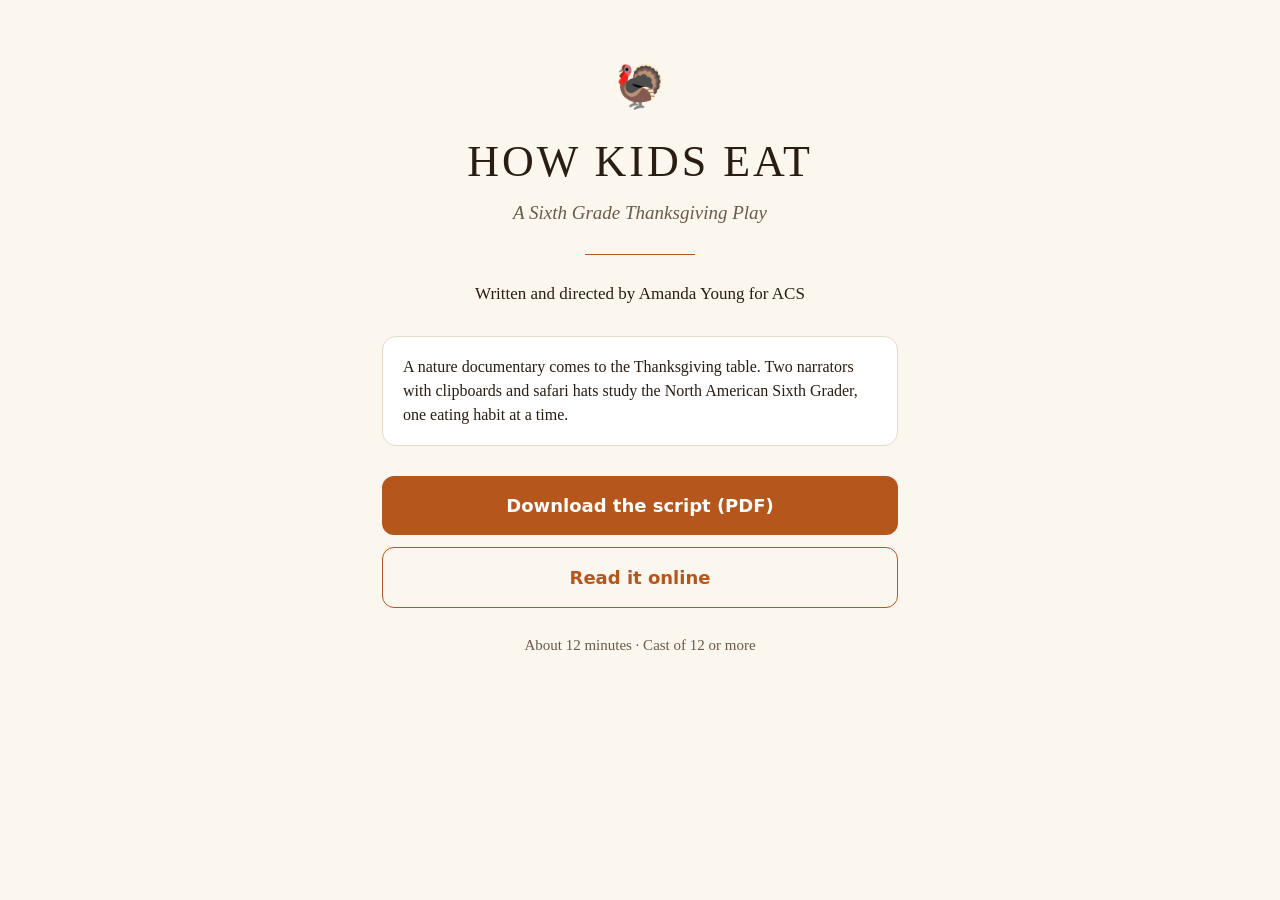
==== index.html @ 9c09ac60 "How Kids Eat play site" ====
<!doctype html>
<html lang="en">
<head>
<meta charset="utf-8">
<meta name="viewport" content="width=device-width, initial-scale=1">
<meta name="x-play-version" content="1.0">
<title>How Kids Eat, a sixth grade Thanksgiving play</title>
<meta property="og:title" content="How Kids Eat">
<meta property="og:description" content="A sixth grade Thanksgiving play. Written and directed by Amanda Young for ACS. Download the script.">
<style>
  :root { color-scheme: light dark; --bg:#fbf6ee; --ink:#2a1d12; --soft:#6b5a48; --accent:#b5561d; --card:#fff; --line:#e6d9c6; }
  @media (prefers-color-scheme: dark) { :root { --bg:#1b1510; --ink:#f3e9db; --soft:#bba892; --accent:#e58a4c; --card:#261d16; --line:#3a2e24; } }
  * { box-sizing: border-box; }
  body { margin:0; background:var(--bg); color:var(--ink); font-family:"Palatino","Palatino Linotype",Georgia,serif; line-height:1.5; }
  main { max-width:560px; margin:0 auto; padding:56px 22px 48px; text-align:center; }
  .leaf { font-size:42px; }
  h1 { font-size:44px; letter-spacing:3px; font-weight:normal; margin:10px 0 4px; }
  .sub { font-style:italic; font-size:19px; color:var(--soft); margin:0 0 26px; }
  .rule { width:110px; border-top:1px solid var(--accent); margin:0 auto 26px; }
  .credit { font-size:17px; margin:0 0 30px; }
  .blurb { text-align:left; background:var(--card); border:1px solid var(--line); border-radius:14px; padding:18px 20px; margin:0 0 30px; font-size:16px; }
  .btn { display:block; text-decoration:none; font-size:18px; padding:16px; border-radius:12px; margin:0 0 12px; font-family:-apple-system,system-ui,sans-serif; font-weight:600; }
  .primary { background:var(--accent); color:#fff; }
  .secondary { border:1.5px solid var(--accent); color:var(--accent); }
  .meta { color:var(--soft); font-size:15px; margin-top:26px; }
</style>
</head>
<body>
<main>
  <div class="leaf">🦃</div>
  <h1>HOW KIDS EAT</h1>
  <p class="sub">A Sixth Grade Thanksgiving Play</p>
  <div class="rule"></div>
  <p class="credit">Written and directed by Amanda Young for ACS</p>
  <div class="blurb">
    A nature documentary comes to the Thanksgiving table. Two narrators with clipboards and safari hats study the North American Sixth Grader, one eating habit at a time.
  </div>
  <a class="btn primary" href="How-Kids-Eat.pdf" download="How Kids Eat.pdf">Download the script (PDF)</a>
  <a class="btn secondary" href="script.html">Read it online</a>
  <p class="meta">About 12 minutes · Cast of 12 or more</p>
</main>
</body>
</html>
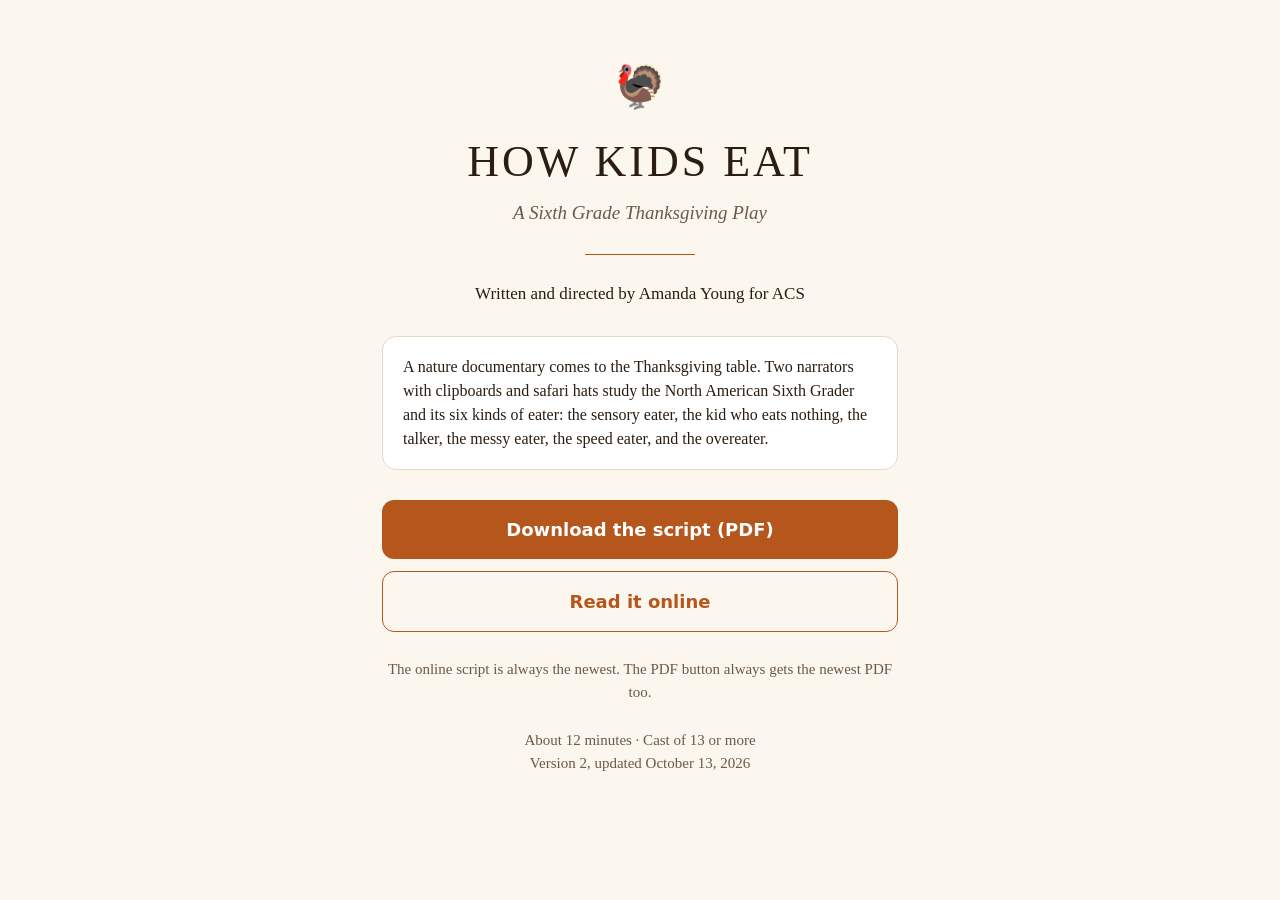
==== commit e1b840bb: "Version 2: six eaters, notes for Andrew and Amanda, PDF built from the web script" ====
--- a/index.html
+++ b/index.html
@@ -3,7 +3,7 @@
 <head>
 <meta charset="utf-8">
 <meta name="viewport" content="width=device-width, initial-scale=1">
-<meta name="x-play-version" content="1.0">
+<meta name="x-play-version" content="2.0">
 <title>How Kids Eat, a sixth grade Thanksgiving play</title>
 <meta property="og:title" content="How Kids Eat">
 <meta property="og:description" content="A sixth grade Thanksgiving play. Written and directed by Amanda Young for ACS. Download the script.">
@@ -33,11 +33,12 @@
   <div class="rule"></div>
   <p class="credit">Written and directed by Amanda Young for ACS</p>
   <div class="blurb">
-    A nature documentary comes to the Thanksgiving table. Two narrators with clipboards and safari hats study the North American Sixth Grader, one eating habit at a time.
+    A nature documentary comes to the Thanksgiving table. Two narrators with clipboards and safari hats study the North American Sixth Grader and its six kinds of eater: the sensory eater, the kid who eats nothing, the talker, the messy eater, the speed eater, and the overeater.
   </div>
-  <a class="btn primary" href="How-Kids-Eat.pdf" download="How Kids Eat.pdf">Download the script (PDF)</a>
-  <a class="btn secondary" href="script.html">Read it online</a>
-  <p class="meta">About 12 minutes · Cast of 12 or more</p>
+  <a class="btn primary" href="How-Kids-Eat.pdf?v=2" download="How Kids Eat.pdf">Download the script (PDF)</a>
+  <a class="btn secondary" href="play.html">Read it online</a>
+  <p class="meta">The online script is always the newest. The PDF button always gets the newest PDF too.</p>
+  <p class="meta">About 12 minutes · Cast of 13 or more<br><span id="ver">Version 2, updated October 13, 2026</span></p>
 </main>
 </body>
 </html>
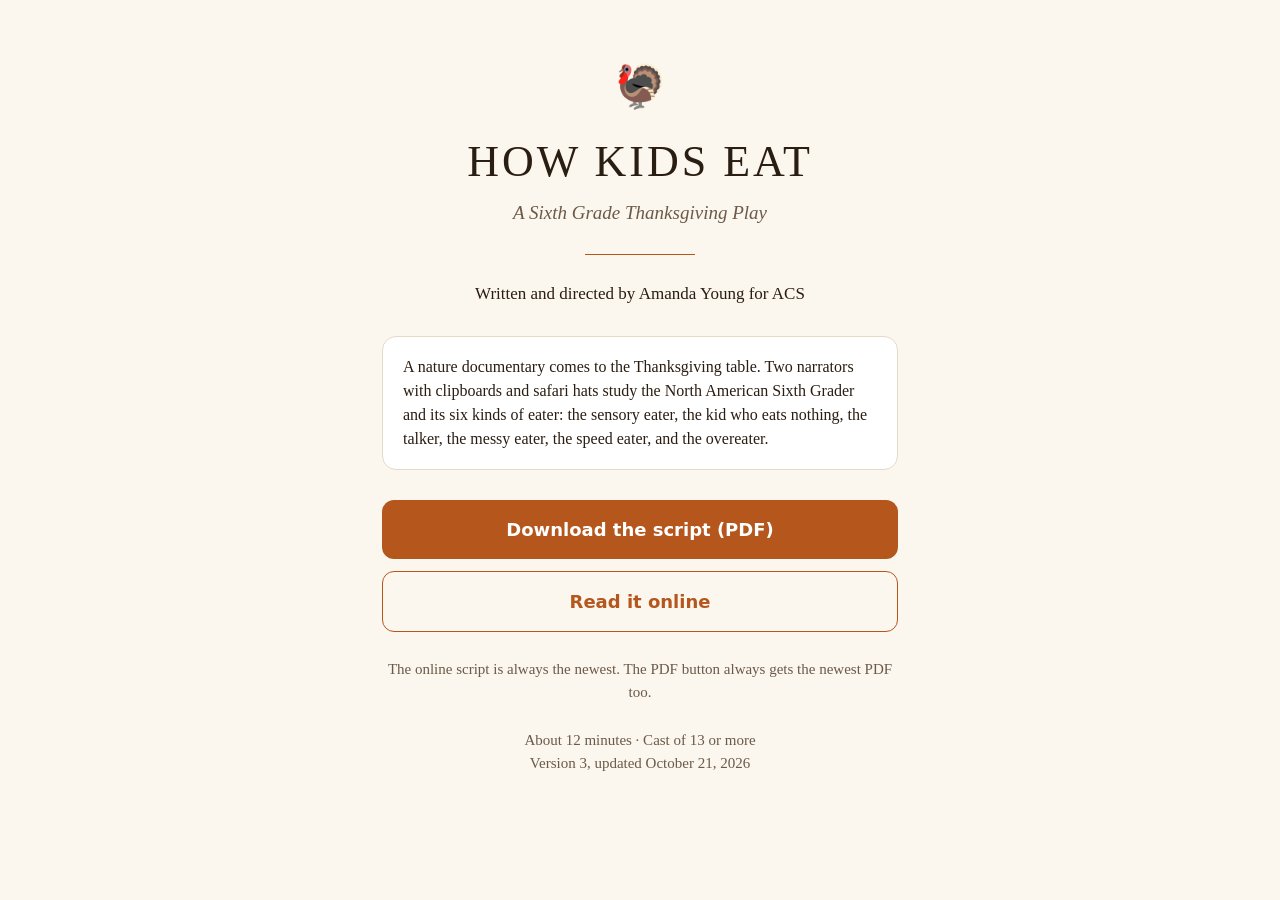
==== commit 161d10e8: "Version 3: short skit, cast of 7 (one narrator, Mom, five eaters)" ====
--- a/index.html
+++ b/index.html
@@ -35,10 +35,10 @@
   <div class="blurb">
     A nature documentary comes to the Thanksgiving table. Two narrators with clipboards and safari hats study the North American Sixth Grader and its six kinds of eater: the sensory eater, the kid who eats nothing, the talker, the messy eater, the speed eater, and the overeater.
   </div>
-  <a class="btn primary" href="How-Kids-Eat.pdf?v=2" download="How Kids Eat.pdf">Download the script (PDF)</a>
+  <a class="btn primary" href="How-Kids-Eat.pdf?v=3" download="How Kids Eat.pdf">Download the script (PDF)</a>
   <a class="btn secondary" href="play.html">Read it online</a>
   <p class="meta">The online script is always the newest. The PDF button always gets the newest PDF too.</p>
-  <p class="meta">About 12 minutes · Cast of 13 or more<br><span id="ver">Version 2, updated October 13, 2026</span></p>
+  <p class="meta">About 12 minutes · Cast of 13 or more<br><span id="ver">Version 3, updated October 21, 2026</span></p>
 </main>
 </body>
 </html>
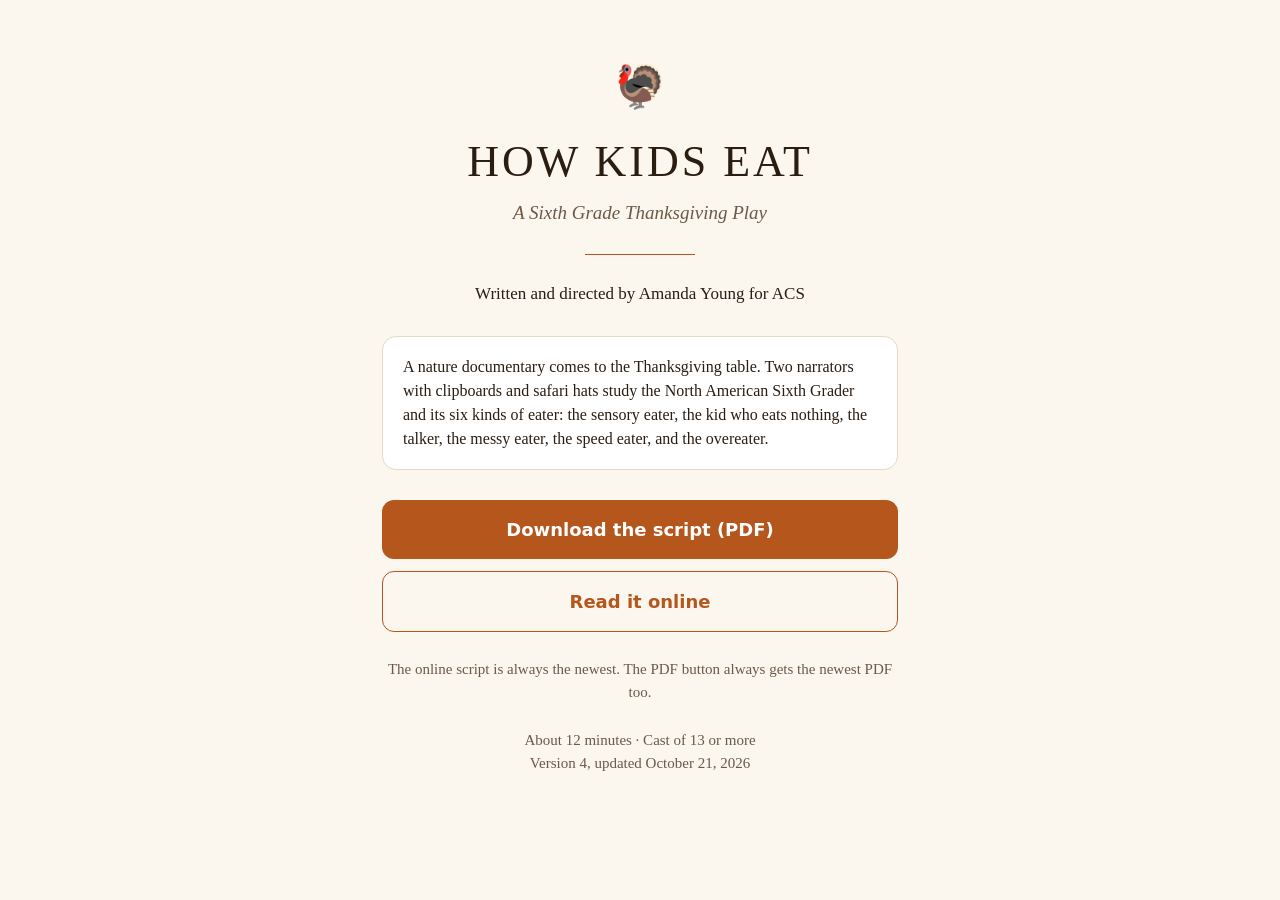
==== commit 036fc492: "Version 4: a real dog under the table eats Pea Kid's scrap" ====
--- a/index.html
+++ b/index.html
@@ -35,10 +35,10 @@
   <div class="blurb">
     A nature documentary comes to the Thanksgiving table. Two narrators with clipboards and safari hats study the North American Sixth Grader and its six kinds of eater: the sensory eater, the kid who eats nothing, the talker, the messy eater, the speed eater, and the overeater.
   </div>
-  <a class="btn primary" href="How-Kids-Eat.pdf?v=3" download="How Kids Eat.pdf">Download the script (PDF)</a>
+  <a class="btn primary" href="How-Kids-Eat.pdf?v=4" download="How Kids Eat.pdf">Download the script (PDF)</a>
   <a class="btn secondary" href="play.html">Read it online</a>
   <p class="meta">The online script is always the newest. The PDF button always gets the newest PDF too.</p>
-  <p class="meta">About 12 minutes · Cast of 13 or more<br><span id="ver">Version 3, updated October 21, 2026</span></p>
+  <p class="meta">About 12 minutes · Cast of 13 or more<br><span id="ver">Version 4, updated October 21, 2026</span></p>
 </main>
 </body>
 </html>
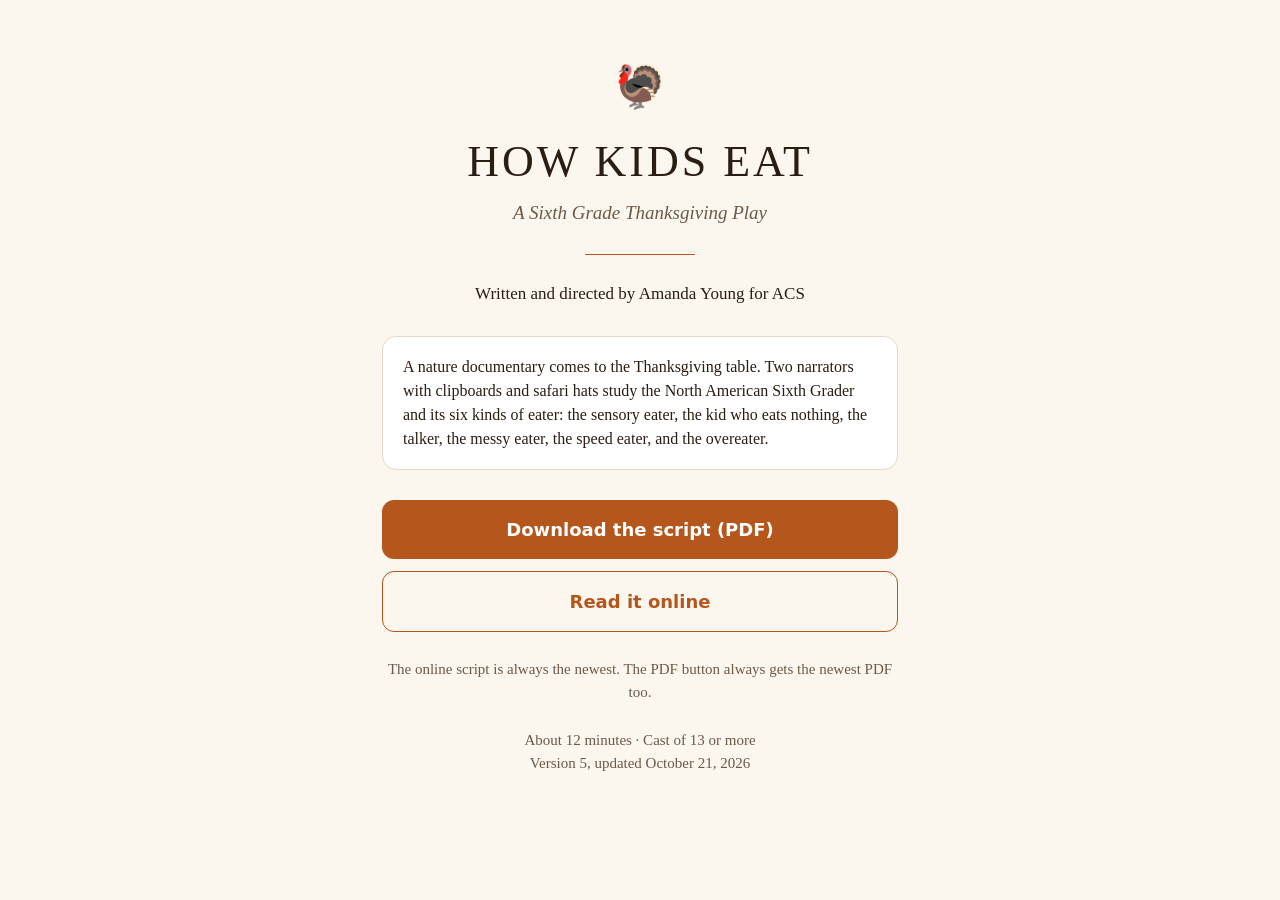
==== commit 6f2a4685: "Always fresh: a reload pulls the newest version (index + play)" ====
--- a/index.html
+++ b/index.html
@@ -2,6 +2,7 @@
 <html lang="en">
 <head>
 <meta charset="utf-8">
+<script id="fresh">var BUILD=5;(function(){if(location.protocol==="file:")return;fetch("version.json?t="+Date.now(),{cache:"no-store"}).then(function(r){return r.json()}).then(function(j){if(!j||!j.v||j.v===BUILD)return;var k="hke-fresh-"+j.v;try{if(sessionStorage.getItem(k))return;sessionStorage.setItem(k,"1")}catch(e){}var u=new URL(location.href);u.searchParams.set("v",j.v);location.replace(u.toString())}).catch(function(){})})();</script>
 <meta name="viewport" content="width=device-width, initial-scale=1">
 <meta name="x-play-version" content="2.0">
 <title>How Kids Eat, a sixth grade Thanksgiving play</title>
@@ -35,10 +36,10 @@
   <div class="blurb">
     A nature documentary comes to the Thanksgiving table. Two narrators with clipboards and safari hats study the North American Sixth Grader and its six kinds of eater: the sensory eater, the kid who eats nothing, the talker, the messy eater, the speed eater, and the overeater.
   </div>
-  <a class="btn primary" href="How-Kids-Eat.pdf?v=4" download="How Kids Eat.pdf">Download the script (PDF)</a>
+  <a class="btn primary" href="How-Kids-Eat.pdf?v=5" download="How Kids Eat.pdf">Download the script (PDF)</a>
   <a class="btn secondary" href="play.html">Read it online</a>
   <p class="meta">The online script is always the newest. The PDF button always gets the newest PDF too.</p>
-  <p class="meta">About 12 minutes · Cast of 13 or more<br><span id="ver">Version 4, updated October 21, 2026</span></p>
+  <p class="meta">About 12 minutes · Cast of 13 or more<br><span id="ver">Version 5, updated October 21, 2026</span></p>
 </main>
 </body>
 </html>
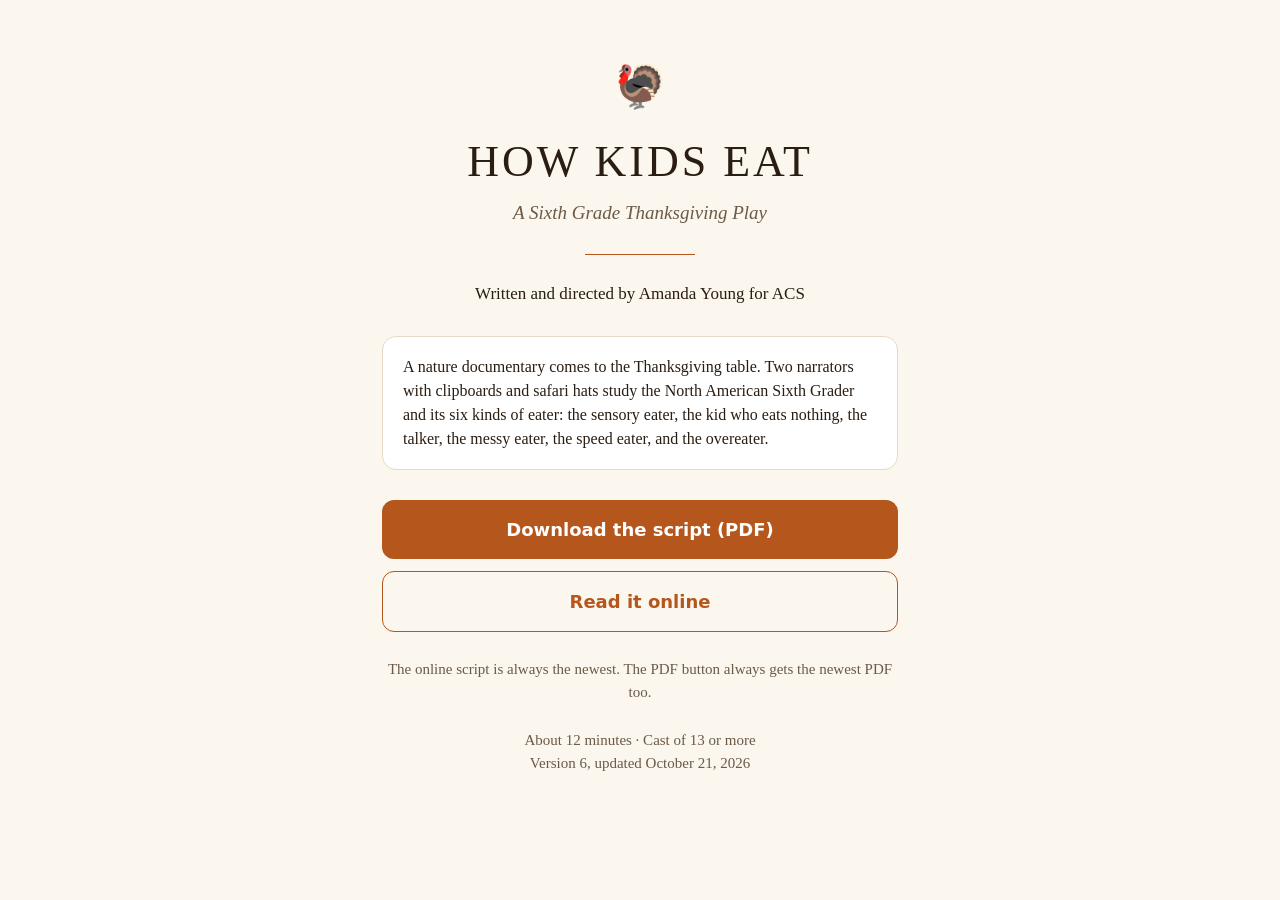
==== commit 0602b26b: "Notes for anyone with the link, name asked on the first note" ====
--- a/index.html
+++ b/index.html
@@ -2,7 +2,8 @@
 <html lang="en">
 <head>
 <meta charset="utf-8">
-<script id="fresh">var BUILD=5;(function(){if(location.protocol==="file:")return;fetch("version.json?t="+Date.now(),{cache:"no-store"}).then(function(r){return r.json()}).then(function(j){if(!j||!j.v||j.v===BUILD)return;var k="hke-fresh-"+j.v;try{if(sessionStorage.getItem(k))return;sessionStorage.setItem(k,"1")}catch(e){}var u=new URL(location.href);u.searchParams.set("v",j.v);location.replace(u.toString())}).catch(function(){})})();</script>
+<script id="fresh">var BUILD=6;(function(){if(location.protocol==="file:")return;fetch("version.json?t="+Date.now(),{cache:"no-store"}).then(function(r){return r.json()}).then(function(j){if(!j||!j.v||j.v===BUILD)return;var k="hke-fresh-"+j.v;try{if(sessionStorage.getItem(k))return;sessionStorage.setItem(k,"1")}catch(e){}var u=new URL(location.href);u.searchParams.set("v",j.v);location.replace(u.toString())}).catch(function(){})})();</script>
+
 <meta name="viewport" content="width=device-width, initial-scale=1">
 <meta name="x-play-version" content="2.0">
 <title>How Kids Eat, a sixth grade Thanksgiving play</title>
@@ -36,10 +37,10 @@
   <div class="blurb">
     A nature documentary comes to the Thanksgiving table. Two narrators with clipboards and safari hats study the North American Sixth Grader and its six kinds of eater: the sensory eater, the kid who eats nothing, the talker, the messy eater, the speed eater, and the overeater.
   </div>
-  <a class="btn primary" href="How-Kids-Eat.pdf?v=5" download="How Kids Eat.pdf">Download the script (PDF)</a>
+  <a class="btn primary" href="How-Kids-Eat.pdf?v=6" download="How Kids Eat.pdf">Download the script (PDF)</a>
   <a class="btn secondary" href="play.html">Read it online</a>
   <p class="meta">The online script is always the newest. The PDF button always gets the newest PDF too.</p>
-  <p class="meta">About 12 minutes · Cast of 13 or more<br><span id="ver">Version 5, updated October 21, 2026</span></p>
+  <p class="meta">About 12 minutes · Cast of 13 or more<br><span id="ver">Version 6, updated October 21, 2026</span></p>
 </main>
 </body>
 </html>
